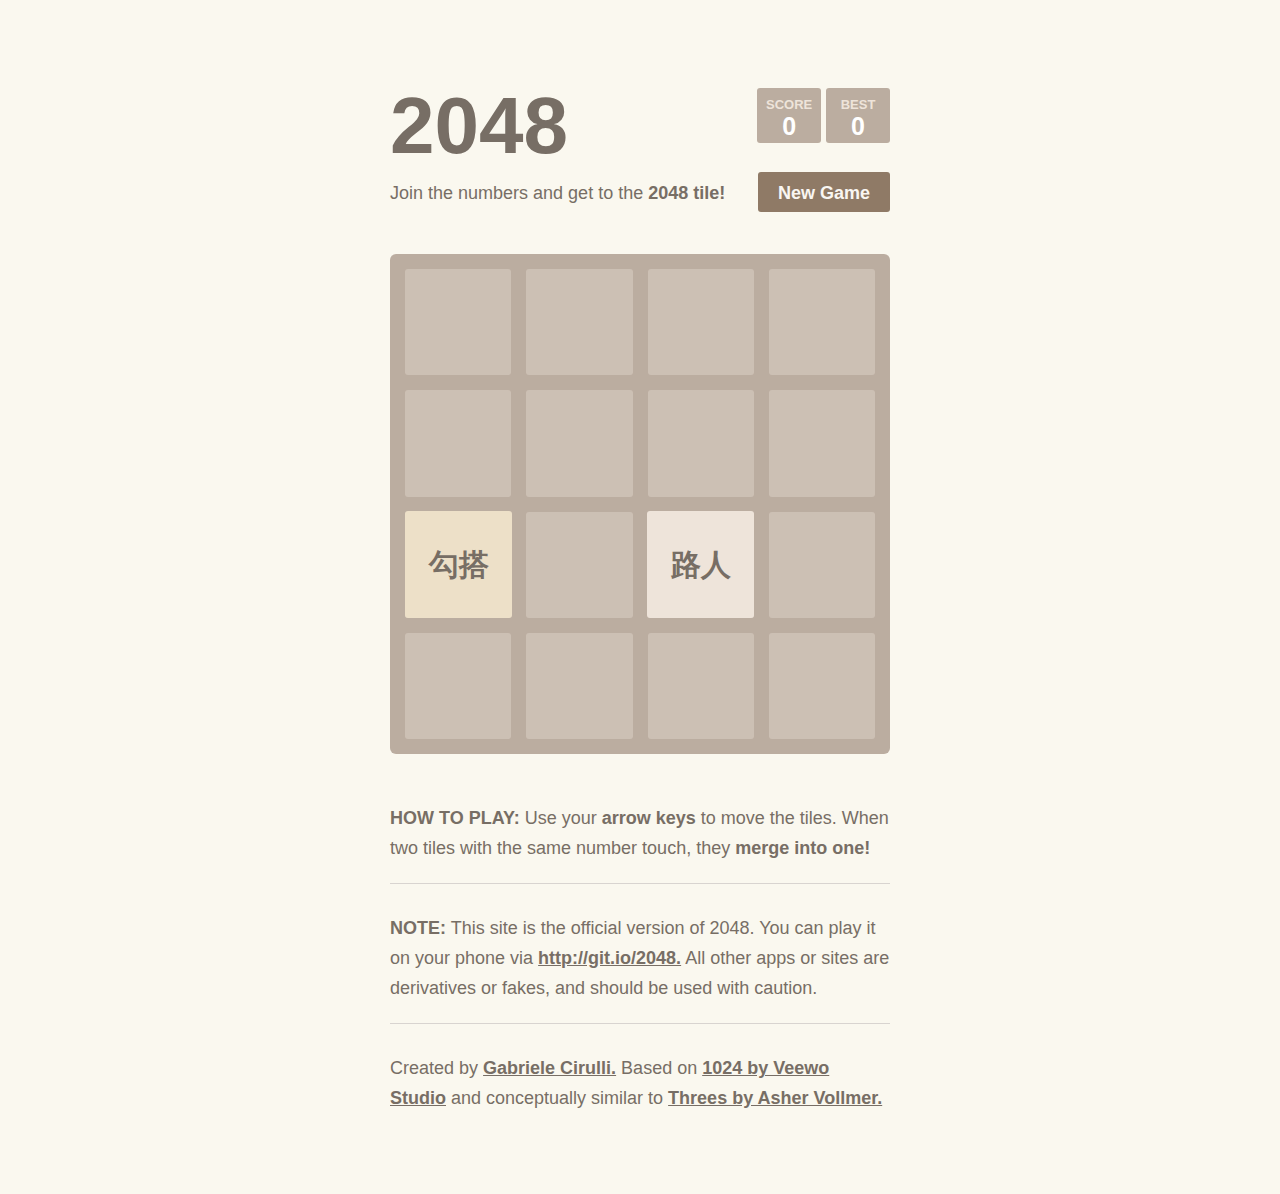
==== index.html @ 086bb5e8 "initial" ====
<!DOCTYPE html>
<html>
<head>
  <meta charset="utf-8">
  <title>2048</title>

  <link href="style/main.css" rel="stylesheet" type="text/css">
  <link rel="shortcut icon" href="favicon.ico">
  <link rel="apple-touch-icon" href="meta/apple-touch-icon.png">
  <link rel="apple-touch-startup-image" href="meta/apple-touch-startup-image-640x1096.png" media="(device-width: 320px) and (device-height: 568px) and (-webkit-device-pixel-ratio: 2)"> <!-- iPhone 5+ -->
  <link rel="apple-touch-startup-image" href="meta/apple-touch-startup-image-640x920.png"  media="(device-width: 320px) and (device-height: 480px) and (-webkit-device-pixel-ratio: 2)"> <!-- iPhone, retina -->
  <meta name="apple-mobile-web-app-capable" content="yes">
  <meta name="apple-mobile-web-app-status-bar-style" content="black">

  <meta name="HandheldFriendly" content="True">
  <meta name="MobileOptimized" content="320">
  <meta name="viewport" content="width=device-width, target-densitydpi=160dpi, initial-scale=1.0, maximum-scale=1, user-scalable=no, minimal-ui">
</head>
<body>
  <div class="container">
    <div class="heading">
      <h1 class="title">2048</h1>
      <div class="scores-container">
        <div class="score-container">0</div>
        <div class="best-container">0</div>
      </div>
    </div>

    <div class="above-game">
      <p class="game-intro">Join the numbers and get to the <strong>2048 tile!</strong></p>
      <a class="restart-button">New Game</a>
    </div>

    <div class="game-container">
      <div class="game-message">
        <p></p>
        <div class="lower">
	        <a class="keep-playing-button">Keep going</a>
          <a class="retry-button">Try again</a>
        </div>
      </div>

      <div class="grid-container">
        <div class="grid-row">
          <div class="grid-cell"></div>
          <div class="grid-cell"></div>
          <div class="grid-cell"></div>
          <div class="grid-cell"></div>
        </div>
        <div class="grid-row">
          <div class="grid-cell"></div>
          <div class="grid-cell"></div>
          <div class="grid-cell"></div>
          <div class="grid-cell"></div>
        </div>
        <div class="grid-row">
          <div class="grid-cell"></div>
          <div class="grid-cell"></div>
          <div class="grid-cell"></div>
          <div class="grid-cell"></div>
        </div>
        <div class="grid-row">
          <div class="grid-cell"></div>
          <div class="grid-cell"></div>
          <div class="grid-cell"></div>
          <div class="grid-cell"></div>
        </div>
      </div>

      <div class="tile-container">

      </div>
    </div>

    <p class="game-explanation">
      <strong class="important">How to play:</strong> Use your <strong>arrow keys</strong> to move the tiles. When two tiles with the same number touch, they <strong>merge into one!</strong>
    </p>
    <hr>
    <p>
    <strong class="important">Note:</strong> This site is the official version of 2048. You can play it on your phone via <a href="http://git.io/2048">http://git.io/2048.</a> All other apps or sites are derivatives or fakes, and should be used with caution.
    </p>
    <hr>
    <p>
    Created by <a href="http://gabrielecirulli.com" target="_blank">Gabriele Cirulli.</a> Based on <a href="https://itunes.apple.com/us/app/1024!/id823499224" target="_blank">1024 by Veewo Studio</a> and conceptually similar to <a href="http://asherv.com/threes/" target="_blank">Threes by Asher Vollmer.</a>
    </p>
  </div>

  <script src="js/bind_polyfill.js"></script>
  <script src="js/classlist_polyfill.js"></script>
  <script src="js/animframe_polyfill.js"></script>
  <script src="js/keyboard_input_manager.js"></script>
  <script src="js/html_actuator.js"></script>
  <script src="js/grid.js"></script>
  <script src="js/tile.js"></script>
  <script src="js/local_storage_manager.js"></script>
  <script src="js/game_manager.js"></script>
  <script src="js/application.js"></script>
</body>
</html>
---- style/main.css ----
@import url(fonts/clear-sans.css);
html, body {
  margin: 0;
  padding: 0;
  background: #faf8ef;
  color: #776e65;
  font-family: "Microsoft YaHei", "Helvetica Neue", Arial, sans-serif;
  font-size: 18px; }

body {
  margin: 80px 0; }

.heading:after {
  content: "";
  display: block;
  clear: both; }

h1.title {
  font-size: 80px;
  font-weight: bold;
  margin: 0;
  display: block;
  float: left; }

@-webkit-keyframes move-up {
  0% {
    top: 25px;
    opacity: 1; }

  100% {
    top: -50px;
    opacity: 0; } }
@-moz-keyframes move-up {
  0% {
    top: 25px;
    opacity: 1; }

  100% {
    top: -50px;
    opacity: 0; } }
@keyframes move-up {
  0% {
    top: 25px;
    opacity: 1; }

  100% {
    top: -50px;
    opacity: 0; } }
.scores-container {
  float: right;
  text-align: right; }

.score-container, .best-container {
  position: relative;
  display: inline-block;
  background: #bbada0;
  padding: 15px 25px;
  font-size: 25px;
  height: 25px;
  line-height: 47px;
  font-weight: bold;
  border-radius: 3px;
  color: white;
  margin-top: 8px;
  text-align: center; }
  .score-container:after, .best-container:after {
    position: absolute;
    width: 100%;
    top: 10px;
    left: 0;
    text-transform: uppercase;
    font-size: 13px;
    line-height: 13px;
    text-align: center;
    color: #eee4da; }
  .score-container .score-addition, .best-container .score-addition {
    position: absolute;
    right: 30px;
    color: red;
    font-size: 25px;
    line-height: 25px;
    font-weight: bold;
    color: rgba(119, 110, 101, 0.9);
    z-index: 100;
    -webkit-animation: move-up 600ms ease-in;
    -moz-animation: move-up 600ms ease-in;
    animation: move-up 600ms ease-in;
    -webkit-animation-fill-mode: both;
    -moz-animation-fill-mode: both;
    animation-fill-mode: both; }

.score-container:after {
  content: "Score"; }

.best-container:after {
  content: "Best"; }

p {
  margin-top: 0;
  margin-bottom: 10px;
  line-height: 1.65; }

a {
  color: #776e65;
  font-weight: bold;
  text-decoration: underline;
  cursor: pointer; }

strong.important {
  text-transform: uppercase; }

hr {
  border: none;
  border-bottom: 1px solid #d8d4d0;
  margin-top: 20px;
  margin-bottom: 30px; }

.container {
  width: 500px;
  margin: 0 auto; }

@-webkit-keyframes fade-in {
  0% {
    opacity: 0; }

  100% {
    opacity: 1; } }
@-moz-keyframes fade-in {
  0% {
    opacity: 0; }

  100% {
    opacity: 1; } }
@keyframes fade-in {
  0% {
    opacity: 0; }

  100% {
    opacity: 1; } }
.game-container {
  margin-top: 40px;
  position: relative;
  padding: 15px;
  cursor: default;
  -webkit-touch-callout: none;
  -ms-touch-callout: none;
  -webkit-user-select: none;
  -moz-user-select: none;
  -ms-user-select: none;
  -ms-touch-action: none;
  touch-action: none;
  background: #bbada0;
  border-radius: 6px;
  width: 500px;
  height: 500px;
  -webkit-box-sizing: border-box;
  -moz-box-sizing: border-box;
  box-sizing: border-box; }
  .game-container .game-message {
    display: none;
    position: absolute;
    top: 0;
    right: 0;
    bottom: 0;
    left: 0;
    background: rgba(238, 228, 218, 0.5);
    z-index: 100;
    text-align: center;
    -webkit-animation: fade-in 800ms ease 1200ms;
    -moz-animation: fade-in 800ms ease 1200ms;
    animation: fade-in 800ms ease 1200ms;
    -webkit-animation-fill-mode: both;
    -moz-animation-fill-mode: both;
    animation-fill-mode: both; }
    .game-container .game-message p {
      font-size: 60px;
      font-weight: bold;
      height: 60px;
      line-height: 60px;
      margin-top: 222px; }
    .game-container .game-message .lower {
      display: block;
      margin-top: 59px; }
    .game-container .game-message a {
      display: inline-block;
      background: #8f7a66;
      border-radius: 3px;
      padding: 0 20px;
      text-decoration: none;
      color: #f9f6f2;
      height: 40px;
      line-height: 42px;
      margin-left: 9px; }
      .game-container .game-message a.keep-playing-button {
        display: none; }
    .game-container .game-message.game-won {
      background: rgba(237, 194, 46, 0.5);
      color: #f9f6f2; }
      .game-container .game-message.game-won a.keep-playing-button {
        display: inline-block; }
    .game-container .game-message.game-won, .game-container .game-message.game-over {
      display: block; }

.grid-container {
  position: absolute;
  z-index: 1; }

.grid-row {
  margin-bottom: 15px; }
  .grid-row:last-child {
    margin-bottom: 0; }
  .grid-row:after {
    content: "";
    display: block;
    clear: both; }

.grid-cell {
  width: 106.25px;
  height: 106.25px;
  margin-right: 15px;
  float: left;
  border-radius: 3px;
  background: rgba(238, 228, 218, 0.35); }
  .grid-cell:last-child {
    margin-right: 0; }

.tile-container {
  position: absolute;
  z-index: 2; }

.tile, .tile .tile-inner {
  width: 107px;
  height: 107px;
  line-height: 107px; }
.tile.tile-position-1-1 {
  -webkit-transform: translate(0px, 0px);
  -moz-transform: translate(0px, 0px);
  -ms-transform: translate(0px, 0px);
  transform: translate(0px, 0px); }
.tile.tile-position-1-2 {
  -webkit-transform: translate(0px, 121px);
  -moz-transform: translate(0px, 121px);
  -ms-transform: translate(0px, 121px);
  transform: translate(0px, 121px); }
.tile.tile-position-1-3 {
  -webkit-transform: translate(0px, 242px);
  -moz-transform: translate(0px, 242px);
  -ms-transform: translate(0px, 242px);
  transform: translate(0px, 242px); }
.tile.tile-position-1-4 {
  -webkit-transform: translate(0px, 363px);
  -moz-transform: translate(0px, 363px);
  -ms-transform: translate(0px, 363px);
  transform: translate(0px, 363px); }
.tile.tile-position-2-1 {
  -webkit-transform: translate(121px, 0px);
  -moz-transform: translate(121px, 0px);
  -ms-transform: translate(121px, 0px);
  transform: translate(121px, 0px); }
.tile.tile-position-2-2 {
  -webkit-transform: translate(121px, 121px);
  -moz-transform: translate(121px, 121px);
  -ms-transform: translate(121px, 121px);
  transform: translate(121px, 121px); }
.tile.tile-position-2-3 {
  -webkit-transform: translate(121px, 242px);
  -moz-transform: translate(121px, 242px);
  -ms-transform: translate(121px, 242px);
  transform: translate(121px, 242px); }
.tile.tile-position-2-4 {
  -webkit-transform: translate(121px, 363px);
  -moz-transform: translate(121px, 363px);
  -ms-transform: translate(121px, 363px);
  transform: translate(121px, 363px); }
.tile.tile-position-3-1 {
  -webkit-transform: translate(242px, 0px);
  -moz-transform: translate(242px, 0px);
  -ms-transform: translate(242px, 0px);
  transform: translate(242px, 0px); }
.tile.tile-position-3-2 {
  -webkit-transform: translate(242px, 121px);
  -moz-transform: translate(242px, 121px);
  -ms-transform: translate(242px, 121px);
  transform: translate(242px, 121px); }
.tile.tile-position-3-3 {
  -webkit-transform: translate(242px, 242px);
  -moz-transform: translate(242px, 242px);
  -ms-transform: translate(242px, 242px);
  transform: translate(242px, 242px); }
.tile.tile-position-3-4 {
  -webkit-transform: translate(242px, 363px);
  -moz-transform: translate(242px, 363px);
  -ms-transform: translate(242px, 363px);
  transform: translate(242px, 363px); }
.tile.tile-position-4-1 {
  -webkit-transform: translate(363px, 0px);
  -moz-transform: translate(363px, 0px);
  -ms-transform: translate(363px, 0px);
  transform: translate(363px, 0px); }
.tile.tile-position-4-2 {
  -webkit-transform: translate(363px, 121px);
  -moz-transform: translate(363px, 121px);
  -ms-transform: translate(363px, 121px);
  transform: translate(363px, 121px); }
.tile.tile-position-4-3 {
  -webkit-transform: translate(363px, 242px);
  -moz-transform: translate(363px, 242px);
  -ms-transform: translate(363px, 242px);
  transform: translate(363px, 242px); }
.tile.tile-position-4-4 {
  -webkit-transform: translate(363px, 363px);
  -moz-transform: translate(363px, 363px);
  -ms-transform: translate(363px, 363px);
  transform: translate(363px, 363px); }

.tile {
  position: absolute;
  -webkit-transition: 100ms ease-in-out;
  -moz-transition: 100ms ease-in-out;
  transition: 100ms ease-in-out;
  -webkit-transition-property: -webkit-transform;
  -moz-transition-property: -moz-transform;
  transition-property: transform; }
  .tile .tile-inner {
    border-radius: 3px;
    background: #eee4da;
    text-align: center;
    font-weight: bold;
    z-index: 10;
    font-size: 30px; }
  .tile.tile-2 .tile-inner {
    background: #eee4da;
    box-shadow: 0 0 30px 10px rgba(243, 215, 116, 0), inset 0 0 0 1px rgba(255, 255, 255, 0); }
  .tile.tile-4 .tile-inner {
    background: #ede0c8;
    box-shadow: 0 0 30px 10px rgba(243, 215, 116, 0), inset 0 0 0 1px rgba(255, 255, 255, 0); }
  .tile.tile-8 .tile-inner {
    color: #f9f6f2;
    background: #f2b179;
    font-size: 25px; }
  .tile.tile-16 .tile-inner {
    color: #f9f6f2;
    background: #f59563; }
  .tile.tile-32 .tile-inner {
    color: #f9f6f2;
    background: #f67c5f; }
  .tile.tile-64 .tile-inner {
    color: #f9f6f2;
    background: #f65e3b; }
  .tile.tile-128 .tile-inner {
    color: #f9f6f2;
    background: #edcf72;
    box-shadow: 0 0 30px 10px rgba(243, 215, 116, 0.2381), inset 0 0 0 1px rgba(255, 255, 255, 0.14286);
     }
    @media screen and (max-width: 520px) {
      .tile.tile-128 .tile-inner {
        font-size: 25px; } }
  .tile.tile-256 .tile-inner {
    color: #f9f6f2;
    background: #edcc61;
    box-shadow: 0 0 30px 10px rgba(243, 215, 116, 0.31746), inset 0 0 0 1px rgba(255, 255, 255, 0.19048);
     }
    @media screen and (max-width: 520px) {
      .tile.tile-256 .tile-inner {
        font-size: 25px; } }
  .tile.tile-512 .tile-inner {
    color: #f9f6f2;
    background: #edc850;
    box-shadow: 0 0 30px 10px rgba(243, 215, 116, 0.39683), inset 0 0 0 1px rgba(255, 255, 255, 0.2381);
    font-size: 20px;  }
    @media screen and (max-width: 520px) {
      .tile.tile-512 .tile-inner {
        font-size: 25px; } }
  .tile.tile-1024 .tile-inner {
    color: #f9f6f2;
    background: #edc53f;
    box-shadow: 0 0 30px 10px rgba(243, 215, 116, 0.47619), inset 0 0 0 1px rgba(255, 255, 255, 0.28571);
     }
    @media screen and (max-width: 520px) {
      .tile.tile-1024 .tile-inner {
        font-size: 15px; } }
  .tile.tile-2048 .tile-inner {
    color: #f9f6f2;
    background: #edc22e;
    box-shadow: 0 0 30px 10px rgba(243, 215, 116, 0.55556), inset 0 0 0 1px rgba(255, 255, 255, 0.33333);
     }
    @media screen and (max-width: 520px) {
      .tile.tile-2048 .tile-inner {
        font-size: 15px; } }
  .tile.tile-super .tile-inner {
    color: #f9f6f2;
    background: #3c3a32;
     }
    @media screen and (max-width: 520px) {
      .tile.tile-super .tile-inner {
        font-size: 10px; } }

@-webkit-keyframes appear {
  0% {
    opacity: 0;
    -webkit-transform: scale(0);
    -moz-transform: scale(0);
    -ms-transform: scale(0);
    transform: scale(0); }

  100% {
    opacity: 1;
    -webkit-transform: scale(1);
    -moz-transform: scale(1);
    -ms-transform: scale(1);
    transform: scale(1); } }
@-moz-keyframes appear {
  0% {
    opacity: 0;
    -webkit-transform: scale(0);
    -moz-transform: scale(0);
    -ms-transform: scale(0);
    transform: scale(0); }

  100% {
    opacity: 1;
    -webkit-transform: scale(1);
    -moz-transform: scale(1);
    -ms-transform: scale(1);
    transform: scale(1); } }
@keyframes appear {
  0% {
    opacity: 0;
    -webkit-transform: scale(0);
    -moz-transform: scale(0);
    -ms-transform: scale(0);
    transform: scale(0); }

  100% {
    opacity: 1;
    -webkit-transform: scale(1);
    -moz-transform: scale(1);
    -ms-transform: scale(1);
    transform: scale(1); } }
.tile-new .tile-inner {
  -webkit-animation: appear 200ms ease 100ms;
  -moz-animation: appear 200ms ease 100ms;
  animation: appear 200ms ease 100ms;
  -webkit-animation-fill-mode: backwards;
  -moz-animation-fill-mode: backwards;
  animation-fill-mode: backwards; }

@-webkit-keyframes pop {
  0% {
    -webkit-transform: scale(0);
    -moz-transform: scale(0);
    -ms-transform: scale(0);
    transform: scale(0); }

  50% {
    -webkit-transform: scale(1.2);
    -moz-transform: scale(1.2);
    -ms-transform: scale(1.2);
    transform: scale(1.2); }

  100% {
    -webkit-transform: scale(1);
    -moz-transform: scale(1);
    -ms-transform: scale(1);
    transform: scale(1); } }
@-moz-keyframes pop {
  0% {
    -webkit-transform: scale(0);
    -moz-transform: scale(0);
    -ms-transform: scale(0);
    transform: scale(0); }

  50% {
    -webkit-transform: scale(1.2);
    -moz-transform: scale(1.2);
    -ms-transform: scale(1.2);
    transform: scale(1.2); }

  100% {
    -webkit-transform: scale(1);
    -moz-transform: scale(1);
    -ms-transform: scale(1);
    transform: scale(1); } }
@keyframes pop {
  0% {
    -webkit-transform: scale(0);
    -moz-transform: scale(0);
    -ms-transform: scale(0);
    transform: scale(0); }

  50% {
    -webkit-transform: scale(1.2);
    -moz-transform: scale(1.2);
    -ms-transform: scale(1.2);
    transform: scale(1.2); }

  100% {
    -webkit-transform: scale(1);
    -moz-transform: scale(1);
    -ms-transform: scale(1);
    transform: scale(1); } }
.tile-merged .tile-inner {
  z-index: 20;
  -webkit-animation: pop 200ms ease 100ms;
  -moz-animation: pop 200ms ease 100ms;
  animation: pop 200ms ease 100ms;
  -webkit-animation-fill-mode: backwards;
  -moz-animation-fill-mode: backwards;
  animation-fill-mode: backwards; }

.above-game:after {
  content: "";
  display: block;
  clear: both; }

.game-intro {
  float: left;
  line-height: 42px;
  margin-bottom: 0; }

.restart-button {
  display: inline-block;
  background: #8f7a66;
  border-radius: 3px;
  padding: 0 20px;
  text-decoration: none;
  color: #f9f6f2;
  height: 40px;
  line-height: 42px;
  display: block;
  text-align: center;
  float: right; }

.game-explanation {
  margin-top: 50px; }

@media screen and (max-width: 520px) {
  html, body {
    font-size: 15px; }

  body {
    margin: 20px 0;
    padding: 0 20px; }

  h1.title {
    font-size: 27px;
    margin-top: 15px; }

  .container {
    width: 280px;
    margin: 0 auto; }

  .score-container, .best-container {
    margin-top: 0;
    padding: 15px 10px;
    min-width: 40px; }

  .heading {
    margin-bottom: 10px; }

  .game-intro {
    width: 55%;
    display: block;
    box-sizing: border-box;
    line-height: 1.65; }

  .restart-button {
    width: 42%;
    padding: 0;
    display: block;
    box-sizing: border-box;
    margin-top: 2px; }

  .game-container {
    margin-top: 17px;
    position: relative;
    padding: 10px;
    cursor: default;
    -webkit-touch-callout: none;
    -ms-touch-callout: none;
    -webkit-user-select: none;
    -moz-user-select: none;
    -ms-user-select: none;
    -ms-touch-action: none;
    touch-action: none;
    background: #bbada0;
    border-radius: 6px;
    width: 280px;
    height: 280px;
    -webkit-box-sizing: border-box;
    -moz-box-sizing: border-box;
    box-sizing: border-box; }
    .game-container .game-message {
      display: none;
      position: absolute;
      top: 0;
      right: 0;
      bottom: 0;
      left: 0;
      background: rgba(238, 228, 218, 0.5);
      z-index: 100;
      text-align: center;
      -webkit-animation: fade-in 800ms ease 1200ms;
      -moz-animation: fade-in 800ms ease 1200ms;
      animation: fade-in 800ms ease 1200ms;
      -webkit-animation-fill-mode: both;
      -moz-animation-fill-mode: both;
      animation-fill-mode: both; }
      .game-container .game-message p {
        font-size: 60px;
        font-weight: bold;
        height: 60px;
        line-height: 60px;
        margin-top: 222px; }
      .game-container .game-message .lower {
        display: block;
        margin-top: 59px; }
      .game-container .game-message a {
        display: inline-block;
        background: #8f7a66;
        border-radius: 3px;
        padding: 0 20px;
        text-decoration: none;
        color: #f9f6f2;
        height: 40px;
        line-height: 42px;
        margin-left: 9px; }
        .game-container .game-message a.keep-playing-button {
          display: none; }
      .game-container .game-message.game-won {
        background: rgba(237, 194, 46, 0.5);
        color: #f9f6f2; }
        .game-container .game-message.game-won a.keep-playing-button {
          display: inline-block; }
      .game-container .game-message.game-won, .game-container .game-message.game-over {
        display: block; }

  .grid-container {
    position: absolute;
    z-index: 1; }

  .grid-row {
    margin-bottom: 10px; }
    .grid-row:last-child {
      margin-bottom: 0; }
    .grid-row:after {
      content: "";
      display: block;
      clear: both; }

  .grid-cell {
    width: 57.5px;
    height: 57.5px;
    margin-right: 10px;
    float: left;
    border-radius: 3px;
    background: rgba(238, 228, 218, 0.35); }
    .grid-cell:last-child {
      margin-right: 0; }

  .tile-container {
    position: absolute;
    z-index: 2; }

  .tile, .tile .tile-inner {
    width: 58px;
    height: 58px;
    line-height: 58px; }
  .tile.tile-position-1-1 {
    -webkit-transform: translate(0px, 0px);
    -moz-transform: translate(0px, 0px);
    -ms-transform: translate(0px, 0px);
    transform: translate(0px, 0px); }
  .tile.tile-position-1-2 {
    -webkit-transform: translate(0px, 67px);
    -moz-transform: translate(0px, 67px);
    -ms-transform: translate(0px, 67px);
    transform: translate(0px, 67px); }
  .tile.tile-position-1-3 {
    -webkit-transform: translate(0px, 135px);
    -moz-transform: translate(0px, 135px);
    -ms-transform: translate(0px, 135px);
    transform: translate(0px, 135px); }
  .tile.tile-position-1-4 {
    -webkit-transform: translate(0px, 202px);
    -moz-transform: translate(0px, 202px);
    -ms-transform: translate(0px, 202px);
    transform: translate(0px, 202px); }
  .tile.tile-position-2-1 {
    -webkit-transform: translate(67px, 0px);
    -moz-transform: translate(67px, 0px);
    -ms-transform: translate(67px, 0px);
    transform: translate(67px, 0px); }
  .tile.tile-position-2-2 {
    -webkit-transform: translate(67px, 67px);
    -moz-transform: translate(67px, 67px);
    -ms-transform: translate(67px, 67px);
    transform: translate(67px, 67px); }
  .tile.tile-position-2-3 {
    -webkit-transform: translate(67px, 135px);
    -moz-transform: translate(67px, 135px);
    -ms-transform: translate(67px, 135px);
    transform: translate(67px, 135px); }
  .tile.tile-position-2-4 {
    -webkit-transform: translate(67px, 202px);
    -moz-transform: translate(67px, 202px);
    -ms-transform: translate(67px, 202px);
    transform: translate(67px, 202px); }
  .tile.tile-position-3-1 {
    -webkit-transform: translate(135px, 0px);
    -moz-transform: translate(135px, 0px);
    -ms-transform: translate(135px, 0px);
    transform: translate(135px, 0px); }
  .tile.tile-position-3-2 {
    -webkit-transform: translate(135px, 67px);
    -moz-transform: translate(135px, 67px);
    -ms-transform: translate(135px, 67px);
    transform: translate(135px, 67px); }
  .tile.tile-position-3-3 {
    -webkit-transform: translate(135px, 135px);
    -moz-transform: translate(135px, 135px);
    -ms-transform: translate(135px, 135px);
    transform: translate(135px, 135px); }
  .tile.tile-position-3-4 {
    -webkit-transform: translate(135px, 202px);
    -moz-transform: translate(135px, 202px);
    -ms-transform: translate(135px, 202px);
    transform: translate(135px, 202px); }
  .tile.tile-position-4-1 {
    -webkit-transform: translate(202px, 0px);
    -moz-transform: translate(202px, 0px);
    -ms-transform: translate(202px, 0px);
    transform: translate(202px, 0px); }
  .tile.tile-position-4-2 {
    -webkit-transform: translate(202px, 67px);
    -moz-transform: translate(202px, 67px);
    -ms-transform: translate(202px, 67px);
    transform: translate(202px, 67px); }
  .tile.tile-position-4-3 {
    -webkit-transform: translate(202px, 135px);
    -moz-transform: translate(202px, 135px);
    -ms-transform: translate(202px, 135px);
    transform: translate(202px, 135px); }
  .tile.tile-position-4-4 {
    -webkit-transform: translate(202px, 202px);
    -moz-transform: translate(202px, 202px);
    -ms-transform: translate(202px, 202px);
    transform: translate(202px, 202px); }

  .tile .tile-inner {
    font-size: 35px; }

  .game-message p {
    font-size: 30px !important;
    height: 30px !important;
    line-height: 30px !important;
    margin-top: 90px !important; }
  .game-message .lower {
    margin-top: 30px !important; } }
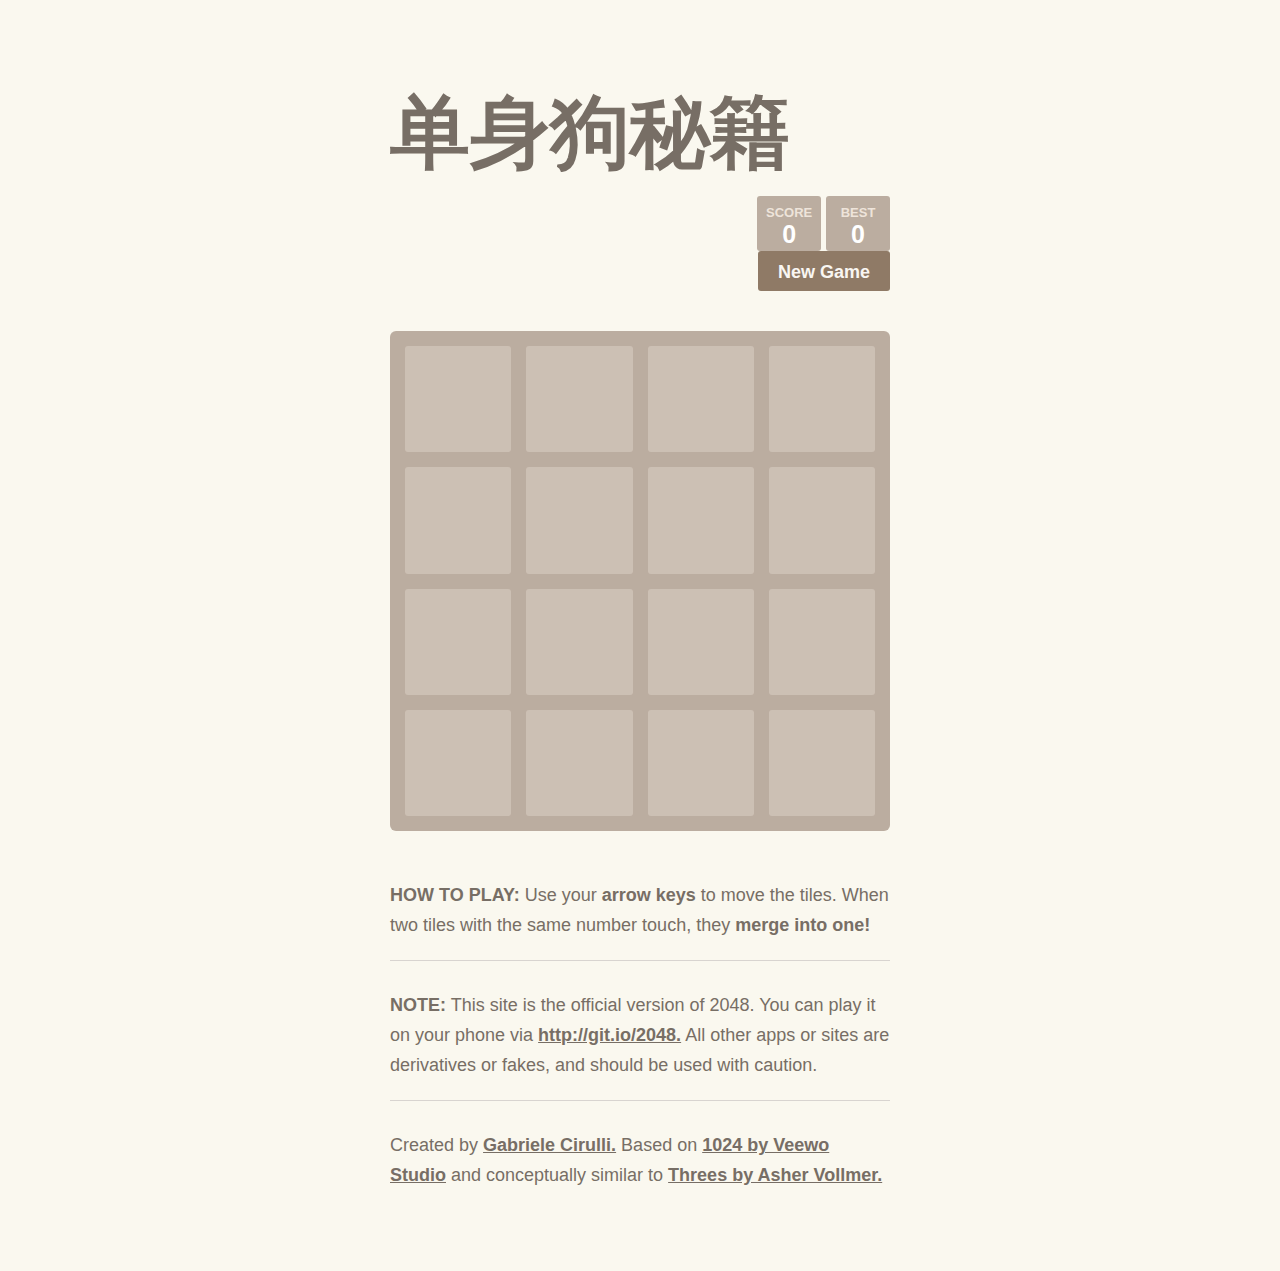
==== commit e58ea217: "initial" ====
--- a/index.html
+++ b/index.html
@@ -2,7 +2,7 @@
 <html>
 <head>
   <meta charset="utf-8">
-  <title>2048</title>
+  <title>据说这个游戏诠释了爱情的真谛</title>
 
   <link href="style/main.css" rel="stylesheet" type="text/css">
   <link rel="shortcut icon" href="favicon.ico">
@@ -19,7 +19,7 @@
 <body>
   <div class="container">
     <div class="heading">
-      <h1 class="title">2048</h1>
+      <h1 class="title">单身狗秘籍</h1>
       <div class="scores-container">
         <div class="score-container">0</div>
         <div class="best-container">0</div>
@@ -27,7 +27,6 @@
     </div>
 
     <div class="above-game">
-      <p class="game-intro">Join the numbers and get to the <strong>2048 tile!</strong></p>
       <a class="restart-button">New Game</a>
     </div>
 
@@ -35,7 +34,6 @@
       <div class="game-message">
         <p></p>
         <div class="lower">
-	        <a class="keep-playing-button">Keep going</a>
           <a class="retry-button">Try again</a>
         </div>
       </div>
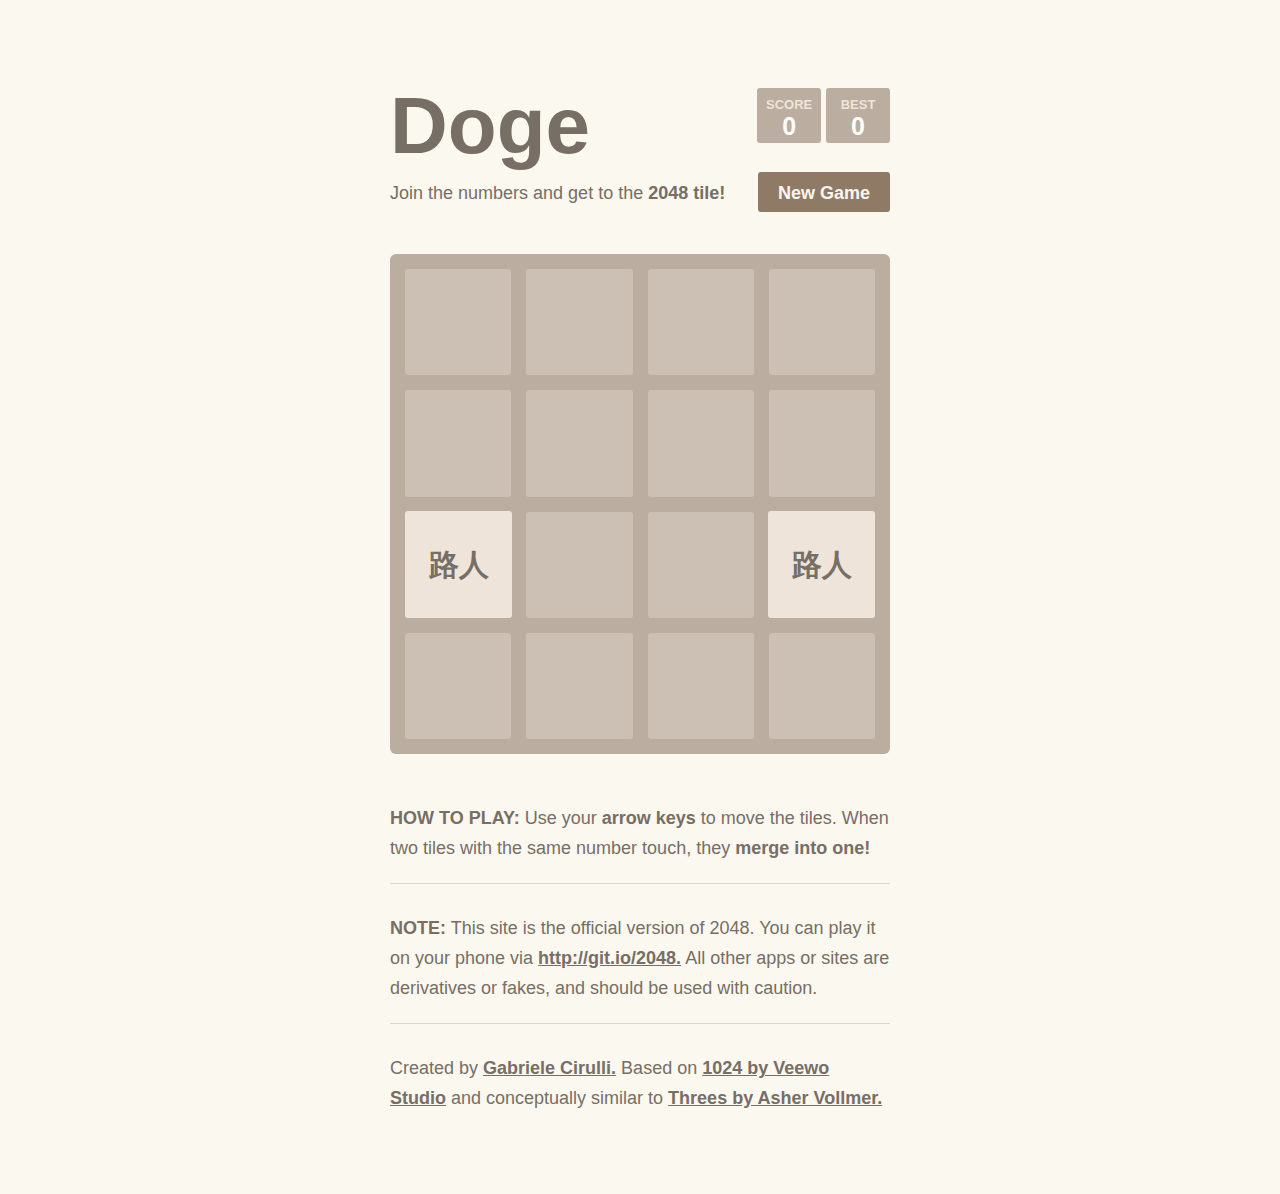
==== commit c9719823: "initial" ====
--- a/index.html
+++ b/index.html
@@ -2,7 +2,7 @@
 <html>
 <head>
   <meta charset="utf-8">
-  <title>据说这个游戏诠释了爱情的真谛</title>
+  <title>听说这个游戏诠释了爱情的真谛</title>
 
   <link href="style/main.css" rel="stylesheet" type="text/css">
   <link rel="shortcut icon" href="favicon.ico">
@@ -19,7 +19,7 @@
 <body>
   <div class="container">
     <div class="heading">
-      <h1 class="title">单身狗秘籍</h1>
+      <h1 class="title">Doge</h1>
       <div class="scores-container">
         <div class="score-container">0</div>
         <div class="best-container">0</div>
@@ -27,6 +27,7 @@
     </div>
 
     <div class="above-game">
+      <p class="game-intro">Join the numbers and get to the <strong>2048 tile!</strong></p>
       <a class="restart-button">New Game</a>
     </div>
 
@@ -34,6 +35,7 @@
       <div class="game-message">
         <p></p>
         <div class="lower">
+	        <a class="keep-playing-button">Keep going</a>
           <a class="retry-button">Try again</a>
         </div>
       </div>
